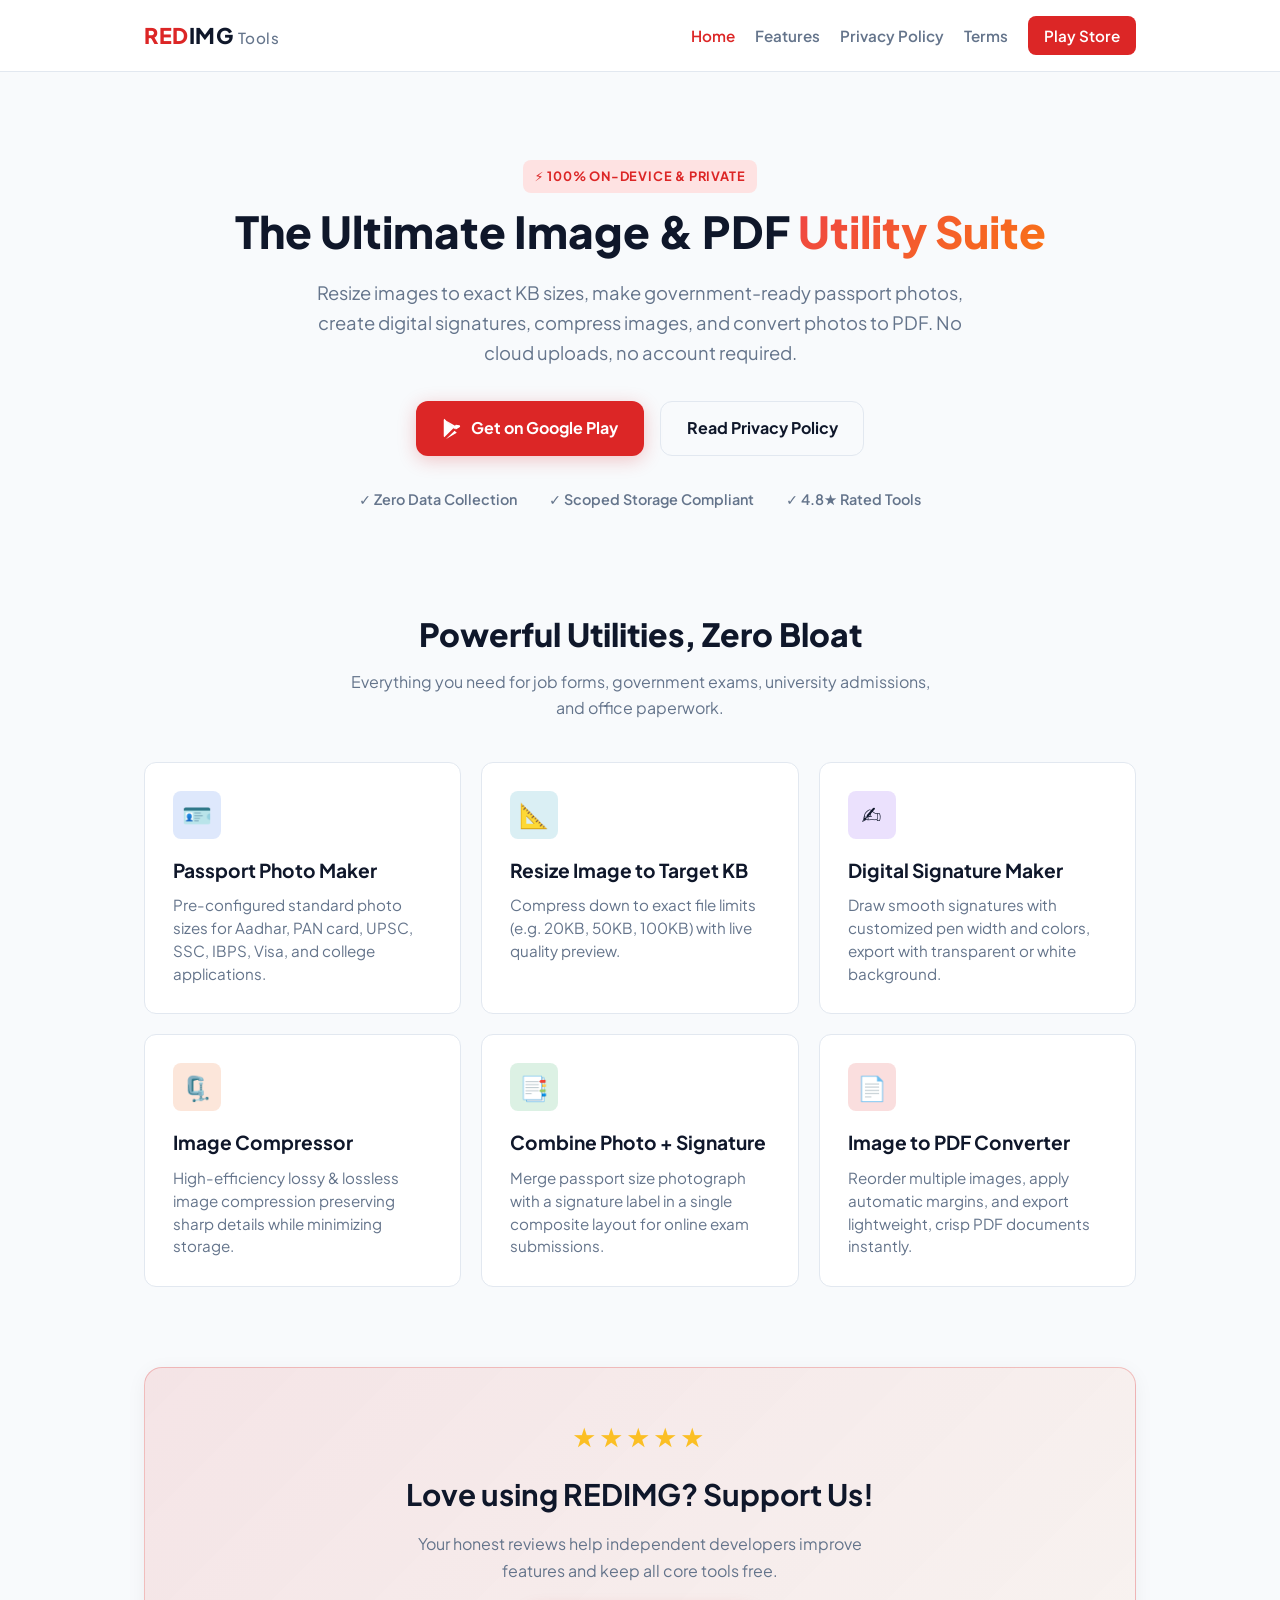
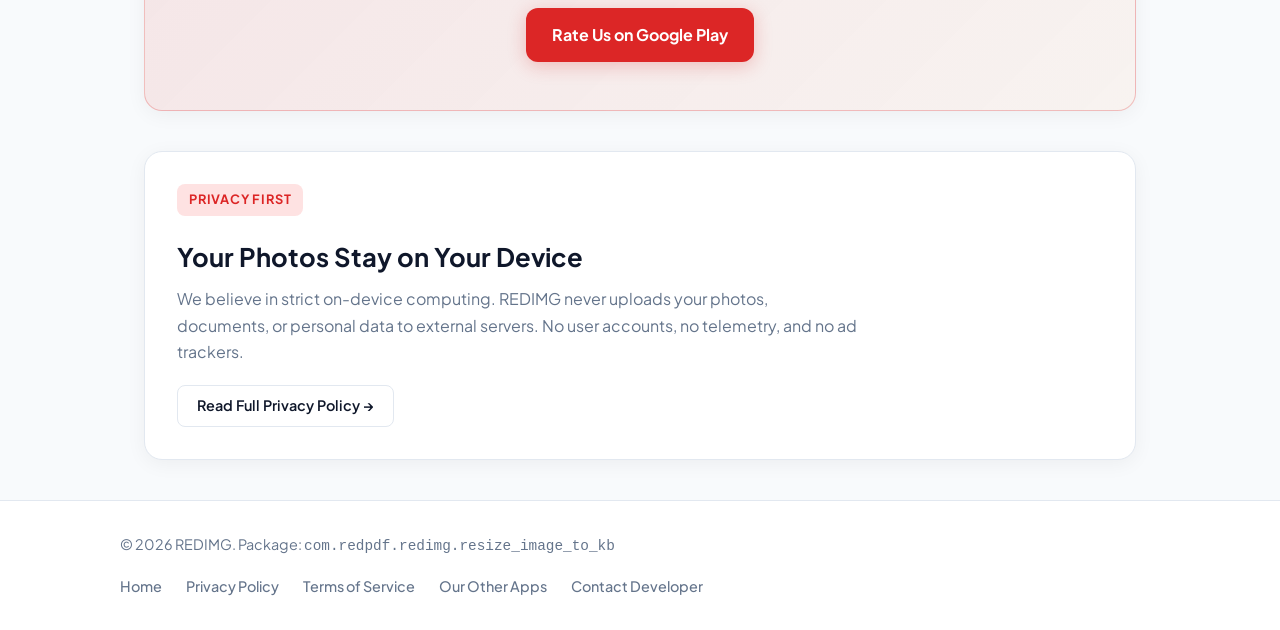
==== website/index.html @ 94f13846 "feat: Add Notification Service for local push notifications and schedule reminders - Implemented Not" ====
<!DOCTYPE html>
<html lang="en">
<head>
  <meta charset="UTF-8">
  <meta name="viewport" content="width=device-width, initial-scale=1.0">
  <title>REDIMG - Resize Image to KB, Passport Photo Maker & PDF Tools</title>
  <meta name="description" content="All-in-one image & PDF utility tool for Android. Resize to exact KB, create passport photos, digital signatures, compress photos, and convert to PDF offline.">
  <link rel="preconnect" href="https://fonts.googleapis.com">
  <link rel="preconnect" href="https://fonts.gstatic.com" crossorigin>
  <link href="https://fonts.googleapis.com/css2?family=Plus+Jakarta+Sans:wght@400;500;600;700;800&display=swap" rel="stylesheet">
  <link rel="stylesheet" href="style.css">
</head>
<body>

  <!-- Navigation -->
  <header class="navbar">
    <div class="nav-container">
      <a href="index.html" class="logo">
        <span class="logo-accent">RED</span>IMG <span class="logo-sub">Tools</span>
      </a>
      <nav class="nav-links">
        <a href="index.html" class="active">Home</a>
        <a href="#features">Features</a>
        <a href="privacy-policy.html">Privacy Policy</a>
        <a href="terms.html">Terms</a>
        <a href="https://play.google.com/store/apps/details?id=com.redpdf.redimg.resize_image_to_kb" target="_blank" class="btn-sm">Play Store</a>
      </nav>
    </div>
  </header>

  <!-- Hero Section -->
  <section class="hero-section">
    <div class="page-container hero-content">
      <span class="badge hero-badge">⚡ 100% On-Device &amp; Private</span>
      <h1 class="hero-title">
        The Ultimate Image &amp; PDF <span class="gradient-text">Utility Suite</span>
      </h1>
      <p class="hero-sub">
        Resize images to exact KB sizes, make government-ready passport photos, create digital signatures, compress images, and convert photos to PDF. No cloud uploads, no account required.
      </p>

      <div class="hero-actions">
        <a href="https://play.google.com/store/apps/details?id=com.redpdf.redimg.resize_image_to_kb" target="_blank" class="btn btn-primary">
          <svg class="play-icon" viewBox="0 0 24 24" width="22" height="22" fill="currentColor">
            <path d="M3.609 1.814L13.792 12 3.61 22.186a2.235 2.235 0 0 1-.61-1.574V3.388c0-.6.23-1.168.609-1.574zm11.233 11.236l2.366-2.367-11.83-6.83 9.464 9.197zm0 1.898L5.378 24.145l11.83-6.83-2.366-2.367zm1.378-1.378l4.032-2.328a1.272 1.272 0 0 0 0-2.204L16.22 8.57 14.15 10.64l2.07 2.93z"/>
          </svg>
          Get on Google Play
        </a>
        <a href="privacy-policy.html" class="btn btn-outline">
          Read Privacy Policy
        </a>
      </div>

      <div class="trust-bar">
        <span>✓ Zero Data Collection</span>
        <span>✓ Scoped Storage Compliant</span>
        <span>✓ 4.8★ Rated Tools</span>
      </div>
    </div>
  </section>

  <!-- Tools Grid -->
  <section id="features" class="page-container tools-section">
    <div class="section-header">
      <h2>Powerful Utilities, Zero Bloat</h2>
      <p>Everything you need for job forms, government exams, university admissions, and office paperwork.</p>
    </div>

    <div class="tools-grid">
      <!-- Tool 1 -->
      <div class="tool-card">
        <div class="tool-icon tool-blue">🪪</div>
        <h3>Passport Photo Maker</h3>
        <p>Pre-configured standard photo sizes for Aadhar, PAN card, UPSC, SSC, IBPS, Visa, and college applications.</p>
      </div>

      <!-- Tool 2 -->
      <div class="tool-card">
        <div class="tool-icon tool-cyan">📐</div>
        <h3>Resize Image to Target KB</h3>
        <p>Compress down to exact file limits (e.g. 20KB, 50KB, 100KB) with live quality preview.</p>
      </div>

      <!-- Tool 3 -->
      <div class="tool-card">
        <div class="tool-icon tool-purple">✍️</div>
        <h3>Digital Signature Maker</h3>
        <p>Draw smooth signatures with customized pen width and colors, export with transparent or white background.</p>
      </div>

      <!-- Tool 4 -->
      <div class="tool-card">
        <div class="tool-icon tool-orange">🗜️</div>
        <h3>Image Compressor</h3>
        <p>High-efficiency lossy & lossless image compression preserving sharp details while minimizing storage.</p>
      </div>

      <!-- Tool 5 -->
      <div class="tool-card">
        <div class="tool-icon tool-green">📑</div>
        <h3>Combine Photo + Signature</h3>
        <p>Merge passport size photograph with a signature label in a single composite layout for online exam submissions.</p>
      </div>

      <!-- Tool 6 -->
      <div class="tool-card">
        <div class="tool-icon tool-red">📄</div>
        <h3>Image to PDF Converter</h3>
        <p>Reorder multiple images, apply automatic margins, and export lightweight, crisp PDF documents instantly.</p>
      </div>
    </div>
  </section>

  <!-- Rate Us & Review Banner -->
  <section class="page-container cta-section">
    <div class="card cta-card">
      <div class="stars">★★★★★</div>
      <h2>Love using REDIMG? Support Us!</h2>
      <p>Your honest reviews help independent developers improve features and keep all core tools free.</p>
      <a href="https://play.google.com/store/apps/details?id=com.redpdf.redimg.resize_image_to_kb" target="_blank" class="btn btn-primary">
        Rate Us on Google Play
      </a>
    </div>
  </section>

  <!-- Privacy Preview -->
  <section class="page-container policy-preview-section">
    <div class="card policy-preview-card">
      <div class="preview-text">
        <span class="badge">Privacy First</span>
        <h2>Your Photos Stay on Your Device</h2>
        <p>
          We believe in strict on-device computing. REDIMG never uploads your photos, documents, or personal data to external servers. No user accounts, no telemetry, and no ad trackers.
        </p>
        <a href="privacy-policy.html" class="btn btn-sm-outline">Read Full Privacy Policy &rarr;</a>
      </div>
    </div>
  </section>

  <!-- Footer -->
  <footer class="footer">
    <div class="footer-container">
      <p>&copy; 2026 REDIMG. Package: <code>com.redpdf.redimg.resize_image_to_kb</code></p>
      <div class="footer-links">
        <a href="index.html">Home</a>
        <a href="privacy-policy.html">Privacy Policy</a>
        <a href="terms.html">Terms of Service</a>
        <a href="https://play.google.com/store/apps/dev?id=8832237281097064209" target="_blank">Our Other Apps</a>
        <a href="mailto:redpdftools@gmail.com">Contact Developer</a>
      </div>
    </div>
  </footer>

</body>
</html>
---- website/style.css ----
/* =====================================================================
   REDIMG Website & Privacy Policy Stylesheet
   Pure CSS - Lightweight, Zero Dependencies, Ultra-Fast Loading
   ===================================================================== */

:root {
  --primary: #dc2626;
  --primary-hover: #b91c1c;
  --primary-glow: rgba(220, 38, 38, 0.25);
  --bg-main: #0f172a;
  --bg-card: #1e293b;
  --bg-card-hover: #24344d;
  --text-main: #f8fafc;
  --text-muted: #94a3b8;
  --border-color: #334155;
  --badge-bg: rgba(220, 38, 38, 0.15);
  --radius-lg: 18px;
  --radius-md: 12px;
  --radius-sm: 8px;
  --font-family: 'Plus Jakarta Sans', system-ui, -apple-system, sans-serif;
  --max-width: 1040px;
}

@media (prefers-color-scheme: light) {
  :root {
    --bg-main: #f8fafc;
    --bg-card: #ffffff;
    --bg-card-hover: #f1f5f9;
    --text-main: #0f172a;
    --text-muted: #64748b;
    --border-color: #e2e8f0;
    --badge-bg: #fee2e2;
  }
}

* {
  box-sizing: border-box;
  margin: 0;
  padding: 0;
}

body {
  font-family: var(--font-family);
  background-color: var(--bg-main);
  color: var(--text-main);
  line-height: 1.65;
  -webkit-font-smoothing: antialiased;
  min-height: 100vh;
  display: flex;
  flex-direction: column;
}

/* ── Navbar ────────────────────────────────────────── */
.navbar {
  position: sticky;
  top: 0;
  z-index: 100;
  background-color: var(--bg-card);
  border-bottom: 1px solid var(--border-color);
  backdrop-filter: blur(12px);
}

.nav-container {
  max-width: var(--max-width);
  margin: 0 auto;
  padding: 1rem 1.5rem;
  display: flex;
  justify-content: space-between;
  align-items: center;
}

.logo {
  font-size: 1.35rem;
  font-weight: 800;
  text-decoration: none;
  color: var(--text-main);
  letter-spacing: 0.5px;
}

.logo-accent {
  color: var(--primary);
}

.logo-sub {
  font-size: 0.95rem;
  font-weight: 500;
  color: var(--text-muted);
}

.nav-links {
  display: flex;
  align-items: center;
  gap: 1.25rem;
}

.nav-links a {
  color: var(--text-muted);
  text-decoration: none;
  font-size: 0.95rem;
  font-weight: 600;
  transition: color 0.2s ease;
}

.nav-links a:hover,
.nav-links a.active {
  color: var(--primary);
}

/* ── Buttons ────────────────────────────────────────── */
.btn {
  display: inline-flex;
  align-items: center;
  justify-content: center;
  gap: 0.5rem;
  padding: 0.85rem 1.6rem;
  border-radius: var(--radius-md);
  font-weight: 700;
  text-decoration: none;
  font-size: 1rem;
  transition: all 0.2s ease;
  cursor: pointer;
}

.btn-primary {
  background-color: var(--primary);
  color: #ffffff !important;
  box-shadow: 0 4px 18px var(--primary-glow);
}

.btn-primary:hover {
  background-color: var(--primary-hover);
  transform: translateY(-2px);
  box-shadow: 0 6px 24px var(--primary-glow);
}

.btn-outline {
  background-color: transparent;
  color: var(--text-main);
  border: 1px solid var(--border-color);
}

.btn-outline:hover {
  border-color: var(--primary);
  color: var(--primary);
}

.btn-sm {
  padding: 0.45rem 1rem;
  background-color: var(--primary);
  color: #ffffff !important;
  border-radius: var(--radius-sm);
  font-size: 0.85rem;
  font-weight: 700;
  text-decoration: none;
}

.btn-sm-outline {
  display: inline-block;
  padding: 0.5rem 1.2rem;
  border: 1px solid var(--border-color);
  border-radius: var(--radius-sm);
  color: var(--text-main);
  text-decoration: none;
  font-weight: 600;
  font-size: 0.9rem;
}

.btn-sm-outline:hover {
  border-color: var(--primary);
  color: var(--primary);
}

/* ── Layout & Containers ────────────────────────────── */
.page-container {
  max-width: var(--max-width);
  margin: 0 auto;
  padding: 2.5rem 1.5rem;
  width: 100%;
  flex: 1;
}

.card {
  background-color: var(--bg-card);
  border: 1px solid var(--border-color);
  border-radius: var(--radius-lg);
  padding: 2rem;
  box-shadow: 0 4px 20px rgba(0, 0, 0, 0.05);
}

.badge {
  display: inline-block;
  background-color: var(--badge-bg);
  color: var(--primary);
  font-size: 0.8rem;
  font-weight: 700;
  text-transform: uppercase;
  letter-spacing: 0.8px;
  padding: 0.35rem 0.75rem;
  border-radius: var(--radius-sm);
  margin-bottom: 0.75rem;
}

/* ── Hero ───────────────────────────────────────────── */
.hero-section {
  text-align: center;
  padding: 3rem 1.5rem 2rem;
}

.hero-title {
  font-size: 2.75rem;
  font-weight: 800;
  line-height: 1.2;
  margin-bottom: 1.25rem;
}

.gradient-text {
  background: linear-gradient(135deg, #ef4444 0%, #f97316 100%);
  -webkit-background-clip: text;
  -webkit-text-fill-color: transparent;
}

.hero-sub {
  font-size: 1.15rem;
  color: var(--text-muted);
  max-width: 680px;
  margin: 0 auto 2rem;
}

.hero-actions {
  display: flex;
  justify-content: center;
  gap: 1rem;
  flex-wrap: wrap;
  margin-bottom: 2rem;
}

.trust-bar {
  display: flex;
  justify-content: center;
  gap: 2rem;
  color: var(--text-muted);
  font-size: 0.9rem;
  font-weight: 600;
  flex-wrap: wrap;
}

/* ── Tools Grid ─────────────────────────────────────── */
.tools-section {
  padding-top: 1.5rem;
}

.section-header {
  text-align: center;
  margin-bottom: 2.5rem;
}

.section-header h2 {
  font-size: 2rem;
  font-weight: 800;
  margin-bottom: 0.5rem;
}

.section-header p {
  color: var(--text-muted);
  max-width: 600px;
  margin: 0 auto;
}

.tools-grid {
  display: grid;
  grid-template-columns: repeat(auto-fill, minmax(300px, 1fr));
  gap: 1.25rem;
}

.tool-card {
  background-color: var(--bg-card);
  border: 1px solid var(--border-color);
  border-radius: var(--radius-md);
  padding: 1.75rem;
  transition: transform 0.2s ease, border-color 0.2s ease;
}

.tool-card:hover {
  transform: translateY(-4px);
  border-color: var(--primary);
}

.tool-icon {
  width: 48px;
  height: 48px;
  border-radius: var(--radius-sm);
  display: flex;
  align-items: center;
  justify-content: center;
  font-size: 1.5rem;
  margin-bottom: 1rem;
}

.tool-blue { background: rgba(37, 99, 235, 0.15); }
.tool-cyan { background: rgba(8, 145, 178, 0.15); }
.tool-purple { background: rgba(124, 58, 237, 0.15); }
.tool-orange { background: rgba(234, 88, 12, 0.15); }
.tool-green { background: rgba(22, 163, 74, 0.15); }
.tool-red { background: rgba(220, 38, 38, 0.15); }

.tool-card h3 {
  font-size: 1.2rem;
  margin-bottom: 0.5rem;
}

.tool-card p {
  color: var(--text-muted);
  font-size: 0.95rem;
  line-height: 1.5;
}

/* ── CTA Banner ─────────────────────────────────────── */
.cta-section {
  text-align: center;
}

.cta-card {
  background: linear-gradient(135deg, rgba(220, 38, 38, 0.1) 0%, rgba(249, 115, 22, 0.05) 100%);
  border: 1px solid rgba(220, 38, 38, 0.25);
  padding: 3rem 2rem;
}

.stars {
  color: #fbbf24;
  font-size: 1.6rem;
  letter-spacing: 4px;
  margin-bottom: 0.75rem;
}

.cta-card h2 {
  font-size: 1.85rem;
  margin-bottom: 0.75rem;
}

.cta-card p {
  color: var(--text-muted);
  max-width: 500px;
  margin: 0 auto 1.5rem;
}

/* ── Policy Preview ─────────────────────────────────── */
.policy-preview-section {
  padding-top: 0;
}

.policy-preview-card {
  display: flex;
  align-items: center;
  justify-content: space-between;
}

.policy-preview-card h2 {
  font-size: 1.6rem;
  margin: 0.5rem 0;
}

.policy-preview-card p {
  color: var(--text-muted);
  max-width: 680px;
  margin-bottom: 1.25rem;
}

/* ── Policy Specific Styles ─────────────────────────── */
.policy-header {
  margin-bottom: 1.5rem;
}

.policy-header h1 {
  font-size: 2.25rem;
  font-weight: 800;
  margin-bottom: 0.5rem;
}

.updated-date {
  color: var(--text-muted);
  font-size: 0.95rem;
}

.highlights-grid {
  display: grid;
  grid-template-columns: repeat(3, 1fr);
  gap: 1rem;
  margin-bottom: 1.5rem;
}

.highlight-item {
  background-color: var(--bg-card);
  border: 1px solid var(--border-color);
  border-radius: var(--radius-md);
  padding: 1.25rem;
  text-align: center;
}

.highlight-item .icon {
  font-size: 1.75rem;
  margin-bottom: 0.5rem;
}

.highlight-item h3 {
  font-size: 1rem;
  margin-bottom: 0.35rem;
}

.highlight-item p {
  color: var(--text-muted);
  font-size: 0.85rem;
  line-height: 1.4;
}

.policy-body section {
  margin-bottom: 2rem;
}

.policy-body section:last-child {
  margin-bottom: 0;
}

.policy-body h2 {
  font-size: 1.4rem;
  font-weight: 700;
  margin-bottom: 0.75rem;
  color: var(--text-main);
}

.policy-body p {
  color: var(--text-muted);
  margin-bottom: 0.85rem;
}

.policy-body ul {
  padding-left: 1.5rem;
  color: var(--text-muted);
  margin-bottom: 0.85rem;
}

.policy-body li {
  margin-bottom: 0.45rem;
}

.policy-table {
  width: 100%;
  border-collapse: collapse;
  margin-top: 1rem;
  margin-bottom: 1rem;
}

.table-responsive {
  overflow-x: auto;
}

.policy-table th,
.policy-table td {
  padding: 0.85rem 1rem;
  text-align: left;
  border-bottom: 1px solid var(--border-color);
  font-size: 0.9rem;
}

.policy-table th {
  background-color: var(--bg-card-hover);
  color: var(--text-main);
  font-weight: 700;
}

.policy-table td {
  color: var(--text-muted);
}

.policy-table code {
  background-color: var(--badge-bg);
  color: var(--primary);
  padding: 0.15rem 0.4rem;
  border-radius: 4px;
  font-size: 0.82rem;
  font-family: monospace;
}

.contact-box {
  background-color: var(--bg-card-hover);
  padding: 1.5rem;
  border-radius: var(--radius-md);
}

.contact-card {
  margin-top: 0.75rem;
}

.contact-card a {
  color: var(--primary);
  font-weight: 600;
}

/* ── Footer ─────────────────────────────────────────── */
.footer {
  background-color: var(--bg-card);
  border-top: 1px solid var(--border-color);
  padding: 2rem 1.5rem;
  margin-top: auto;
}

.footer-container {
  max-width: var(--max-width);
  margin: 0 auto;
  display: flex;
  justify-content: space-between;
  align-items: center;
  flex-wrap: wrap;
  gap: 1rem;
  color: var(--text-muted);
  font-size: 0.9rem;
}

.footer-links {
  display: flex;
  gap: 1.5rem;
}

.footer-links a {
  color: var(--text-muted);
  text-decoration: none;
  font-weight: 500;
}

.footer-links a:hover {
  color: var(--primary);
}

/* ── Mobile Responsive ──────────────────────────────── */
@media (max-width: 768px) {
  .hero-title {
    font-size: 2rem;
  }
  .highlights-grid {
    grid-template-columns: 1fr;
  }
  .footer-container {
    flex-direction: column;
    text-align: center;
  }
  .nav-links {
    gap: 0.75rem;
  }
  .card {
    padding: 1.5rem 1.2rem;
  }
}
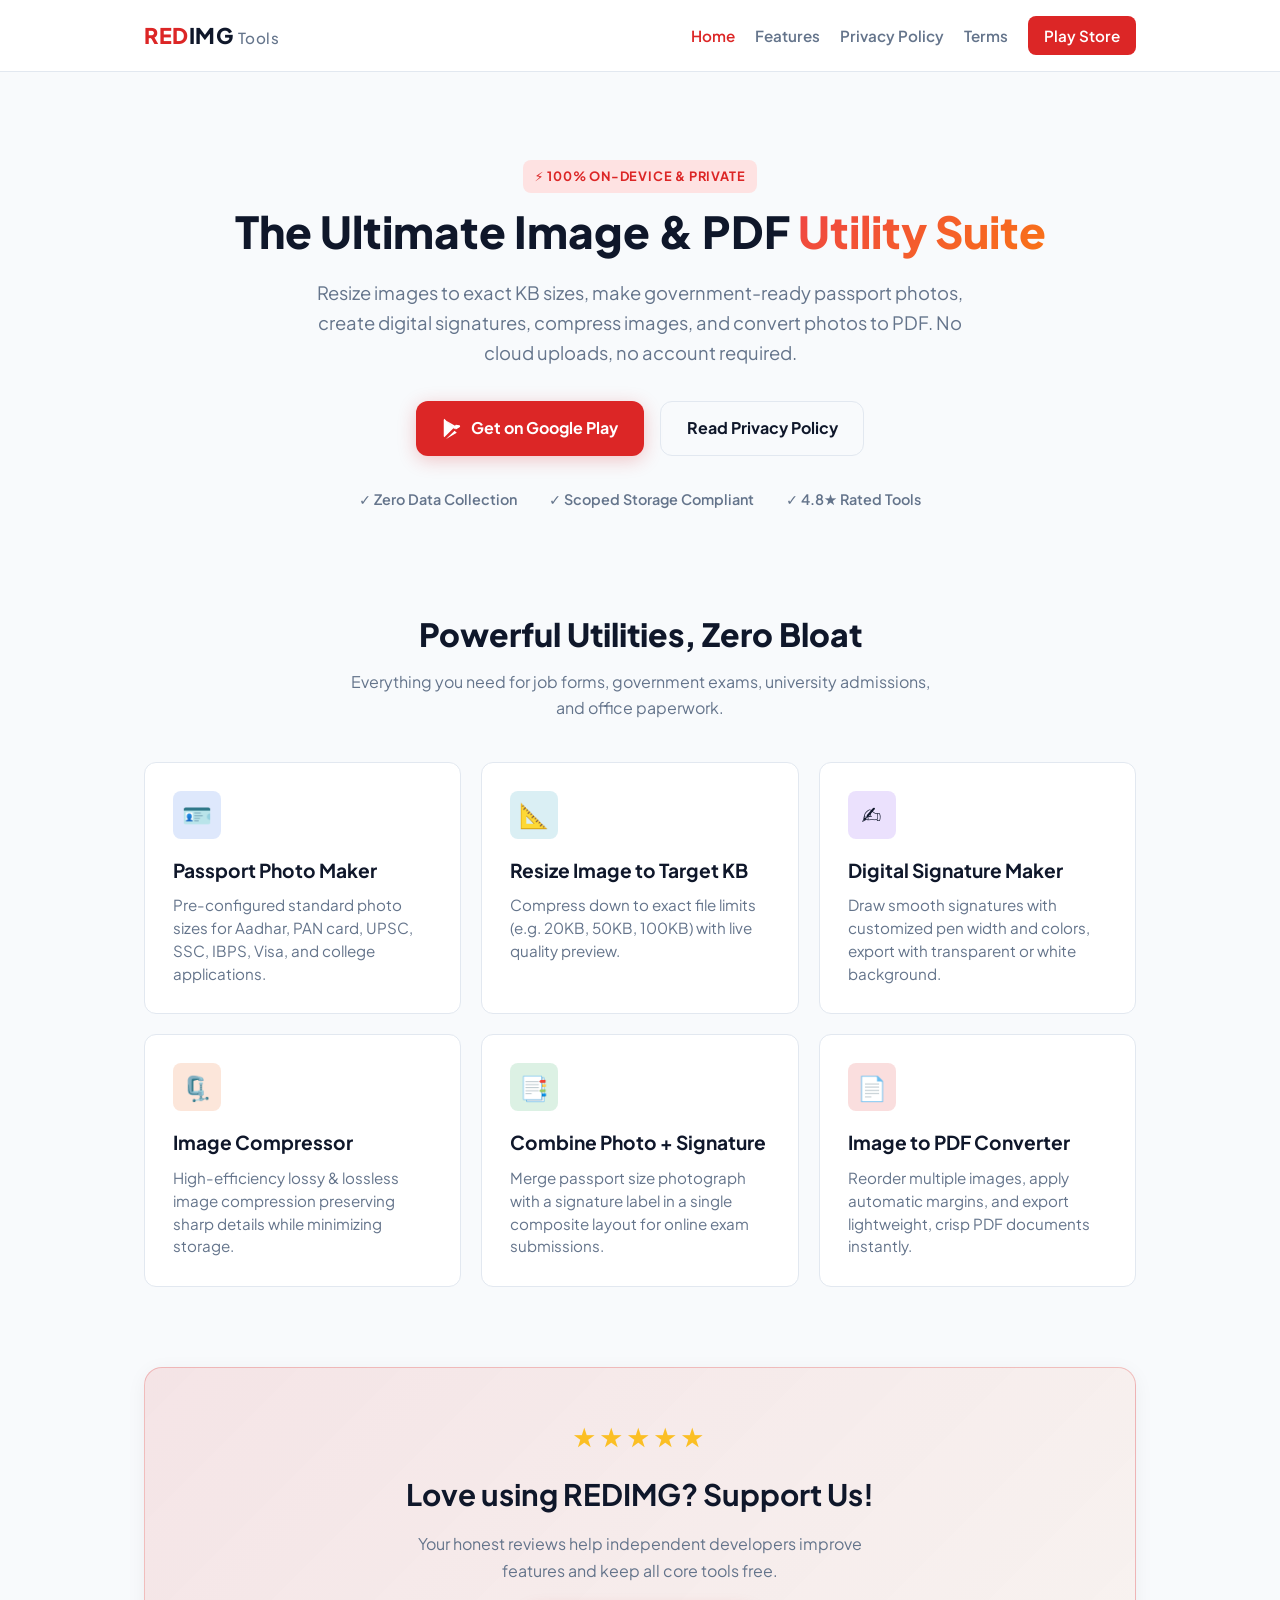
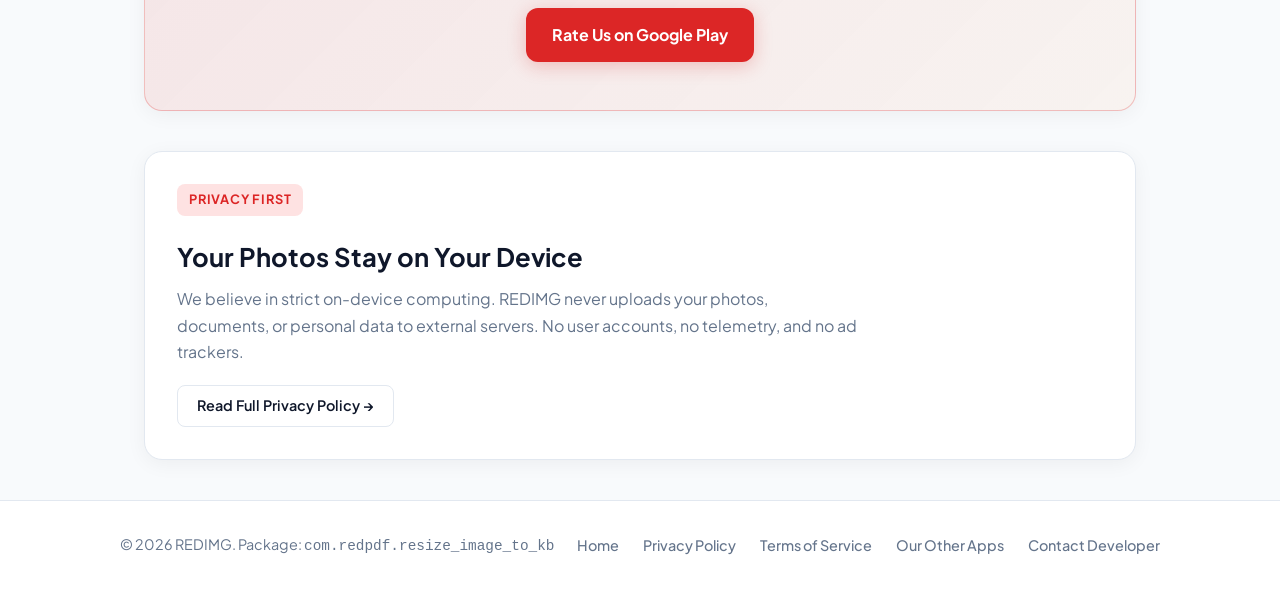
==== commit ec4c60a0: "feat: Refactor package name and update Play Store links to use new namespace" ====
--- a/website/index.html
+++ b/website/index.html
@@ -23,7 +23,7 @@
         <a href="#features">Features</a>
         <a href="privacy-policy.html">Privacy Policy</a>
         <a href="terms.html">Terms</a>
-        <a href="https://play.google.com/store/apps/details?id=com.redpdf.redimg.resize_image_to_kb" target="_blank" class="btn-sm">Play Store</a>
+        <a href="https://play.google.com/store/apps/details?id=com.redpdf.resize_image_to_kb" target="_blank" class="btn-sm">Play Store</a>
       </nav>
     </div>
   </header>
@@ -40,7 +40,7 @@
       </p>
 
       <div class="hero-actions">
-        <a href="https://play.google.com/store/apps/details?id=com.redpdf.redimg.resize_image_to_kb" target="_blank" class="btn btn-primary">
+        <a href="https://play.google.com/store/apps/details?id=com.redpdf.resize_image_to_kb" target="_blank" class="btn btn-primary">
           <svg class="play-icon" viewBox="0 0 24 24" width="22" height="22" fill="currentColor">
             <path d="M3.609 1.814L13.792 12 3.61 22.186a2.235 2.235 0 0 1-.61-1.574V3.388c0-.6.23-1.168.609-1.574zm11.233 11.236l2.366-2.367-11.83-6.83 9.464 9.197zm0 1.898L5.378 24.145l11.83-6.83-2.366-2.367zm1.378-1.378l4.032-2.328a1.272 1.272 0 0 0 0-2.204L16.22 8.57 14.15 10.64l2.07 2.93z"/>
           </svg>
@@ -117,7 +117,7 @@
       <div class="stars">★★★★★</div>
       <h2>Love using REDIMG? Support Us!</h2>
       <p>Your honest reviews help independent developers improve features and keep all core tools free.</p>
-      <a href="https://play.google.com/store/apps/details?id=com.redpdf.redimg.resize_image_to_kb" target="_blank" class="btn btn-primary">
+      <a href="https://play.google.com/store/apps/details?id=com.redpdf.resize_image_to_kb" target="_blank" class="btn btn-primary">
         Rate Us on Google Play
       </a>
     </div>
@@ -140,7 +140,7 @@
   <!-- Footer -->
   <footer class="footer">
     <div class="footer-container">
-      <p>&copy; 2026 REDIMG. Package: <code>com.redpdf.redimg.resize_image_to_kb</code></p>
+      <p>&copy; 2026 REDIMG. Package: <code>com.redpdf.resize_image_to_kb</code></p>
       <div class="footer-links">
         <a href="index.html">Home</a>
         <a href="privacy-policy.html">Privacy Policy</a>
